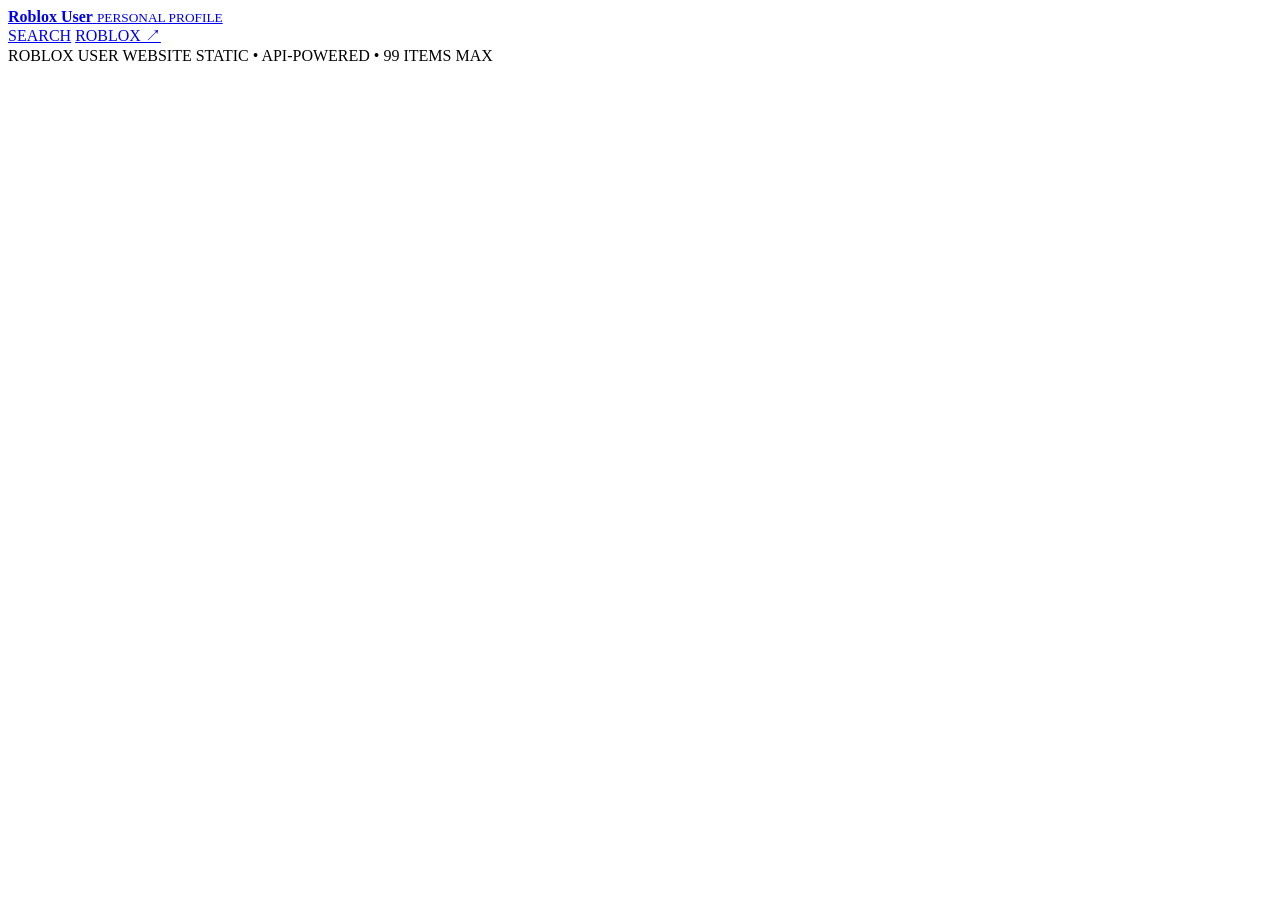
==== index.html @ cfa7e290 "Create index.html" ====
<!doctype html>
<html lang="ko">
<head>
  <meta charset="utf-8">
  <meta name="viewport" content="width=device-width, initial-scale=1">
  <meta name="theme-color" content="#FAFAD2">
  <meta name="description" content="Roblox User Website — 공개 Roblox 프로필을 깔끔하고 고급스럽게 보여주는 정적 웹사이트.">
  <title>Roblox User Website</title>
  <link rel="icon" type="image/svg+xml" href="./assets/favicon.svg">
  <link rel="stylesheet" href="./assets/css/base.css">
  <link rel="stylesheet" href="./assets/css/profile.css">
</head>
<body>
  <div class="ambient ambient-left" aria-hidden="true"></div>
  <div class="ambient ambient-right" aria-hidden="true"></div>
  <div id="app" class="app-shell">
    <header class="site-header">
      <a class="brand" href="#/" aria-label="Roblox User Website home">
        <span class="brand-mark" aria-hidden="true"><span></span></span>
        <span class="brand-copy">
          <strong>Roblox User</strong>
          <small>PERSONAL PROFILE</small>
        </span>
      </a>
      <nav class="header-nav" aria-label="상단 메뉴">
        <a class="header-link" href="#/">SEARCH</a>
        <a class="header-link header-link-box" href="https://www.roblox.com/" target="_blank" rel="noreferrer">ROBLOX ↗</a>
      </nav>
    </header>

    <main id="main" class="main-content"></main>

    <footer class="site-footer">
      <span>ROBLOX USER WEBSITE</span>
      <span>STATIC • API-POWERED • 99 ITEMS MAX</span>
    </footer>
  </div>

  <noscript>
    <div class="noscript">이 사이트를 사용하려면 JavaScript를 활성화해야 합니다.</div>
  </noscript>

  <script type="module" src="./assets/js/app.js"></script>
</body>
</html>
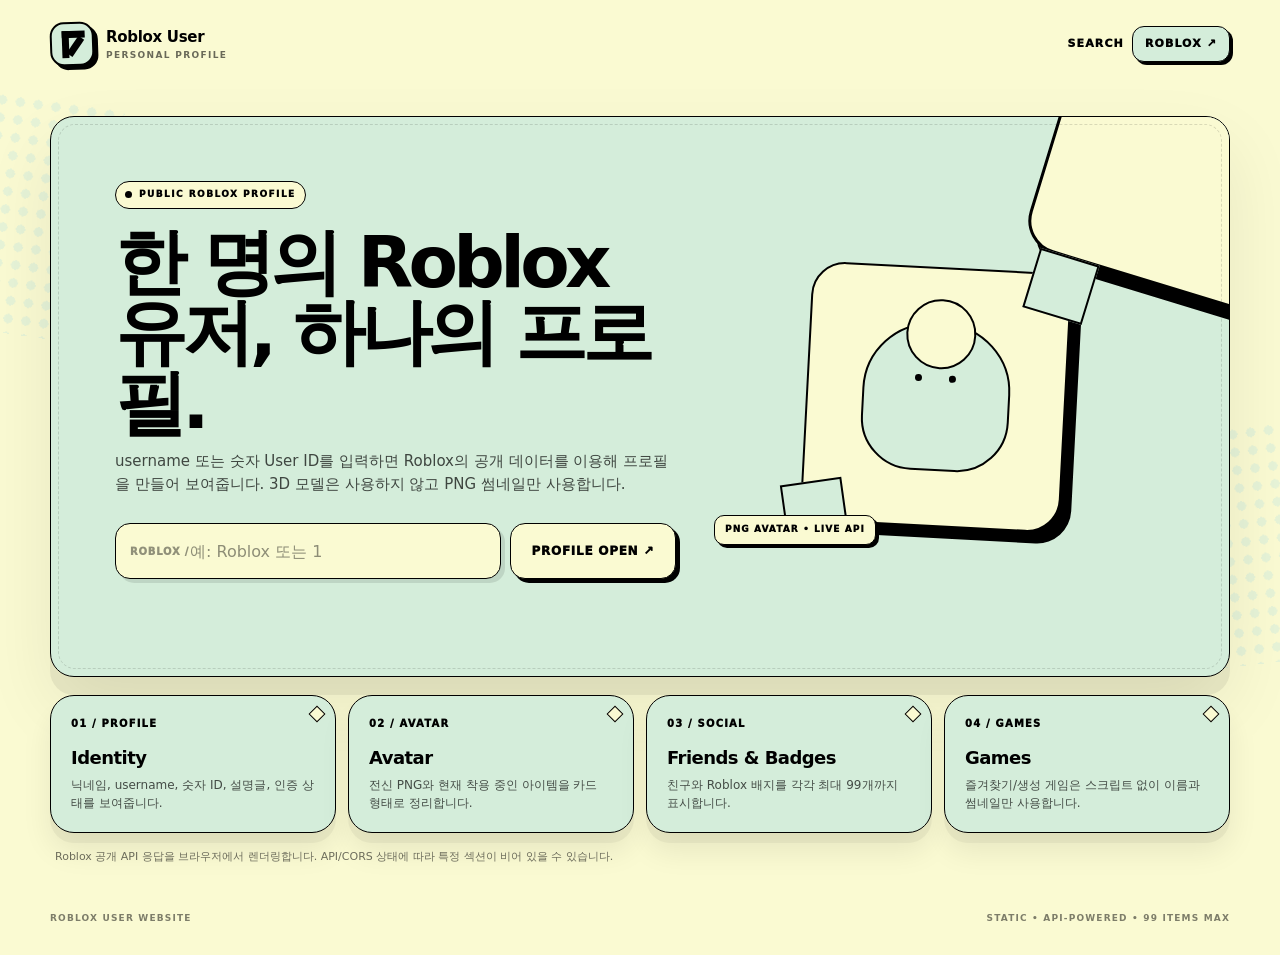
==== commit 8acc3599: "Update index.html" ====
--- a/index.html
+++ b/index.html
@@ -1,34 +1,78 @@
+
 <!doctype html>
 <html lang="ko">
 <head>
   <meta charset="utf-8">
   <meta name="viewport" content="width=device-width, initial-scale=1">
   <meta name="theme-color" content="#FAFAD2">
-  <meta name="description" content="Roblox User Website — 공개 Roblox 프로필을 깔끔하고 고급스럽게 보여주는 정적 웹사이트.">
+  <meta
+    name="description"
+    content="Roblox User Website — 공개 Roblox 프로필을 깔끔하고 고급스럽게 보여주는 정적 웹사이트."
+  >
+
   <title>Roblox User Website</title>
-  <link rel="icon" type="image/svg+xml" href="./assets/favicon.svg">
-  <link rel="stylesheet" href="./assets/css/base.css">
-  <link rel="stylesheet" href="./assets/css/profile.css">
+
+  <!-- 실제 파일 위치: index/assets/ -->
+  <link
+    rel="icon"
+    type="image/svg+xml"
+    href="./index/assets/favicon.svg"
+  >
+
+  <link
+    rel="stylesheet"
+    href="./index/assets/css/base.css"
+  >
+
+  <link
+    rel="stylesheet"
+    href="./index/assets/css/profile.css"
+  >
 </head>
+
 <body>
   <div class="ambient ambient-left" aria-hidden="true"></div>
   <div class="ambient ambient-right" aria-hidden="true"></div>
+
   <div id="app" class="app-shell">
     <header class="site-header">
-      <a class="brand" href="#/" aria-label="Roblox User Website home">
-        <span class="brand-mark" aria-hidden="true"><span></span></span>
+      <a
+        class="brand"
+        href="#/"
+        aria-label="Roblox User Website home"
+      >
+        <span class="brand-mark" aria-hidden="true">
+          <span></span>
+        </span>
+
         <span class="brand-copy">
           <strong>Roblox User</strong>
           <small>PERSONAL PROFILE</small>
         </span>
       </a>
+
       <nav class="header-nav" aria-label="상단 메뉴">
         <a class="header-link" href="#/">SEARCH</a>
-        <a class="header-link header-link-box" href="https://www.roblox.com/" target="_blank" rel="noreferrer">ROBLOX ↗</a>
+
+        <a
+          class="header-link header-link-box"
+          href="https://www.roblox.com/"
+          target="_blank"
+          rel="noopener noreferrer"
+        >
+          ROBLOX ↗
+        </a>
       </nav>
     </header>
 
-    <main id="main" class="main-content"></main>
+    <!-- JavaScript가 홈 검색창과 프로필을 렌더링하는 영역 -->
+    <main id="main" class="main-content">
+      <noscript>
+        <div class="noscript">
+          이 사이트를 사용하려면 JavaScript를 활성화해야 합니다.
+        </div>
+      </noscript>
+    </main>
 
     <footer class="site-footer">
       <span>ROBLOX USER WEBSITE</span>
@@ -36,10 +80,10 @@
     </footer>
   </div>
 
-  <noscript>
-    <div class="noscript">이 사이트를 사용하려면 JavaScript를 활성화해야 합니다.</div>
-  </noscript>
-
-  <script type="module" src="./assets/js/app.js"></script>
+  <!-- 실제 파일 위치: index/assets/js/app.js -->
+  <script
+    type="module"
+    src="./index/assets/js/app.js"
+  ></script>
 </body>
 </html>
--- a/index/assets/css/base.css
+++ b/index/assets/css/base.css
@@ -0,0 +1,277 @@
+:root {
+  --cream: #FAFAD2;
+  --mint: #D4EDDA;
+  --ink: #000000;
+  --line: rgba(0, 0, 0, .14);
+  --line-strong: rgba(0, 0, 0, .26);
+  --soft-ink: rgba(0, 0, 0, .64);
+  --shadow: 0 18px 0 rgba(0, 0, 0, .06), 0 30px 70px rgba(0, 0, 0, .08);
+  --shadow-small: 0 10px 0 rgba(0, 0, 0, .045), 0 18px 30px rgba(0, 0, 0, .08);
+  --radius: 24px;
+  --radius-small: 16px;
+  --max: 1180px;
+}
+
+* { box-sizing: border-box; }
+html { scroll-behavior: smooth; }
+body {
+  margin: 0;
+  min-width: 320px;
+  color: var(--ink);
+  background: var(--cream);
+  font-family: Inter, ui-sans-serif, system-ui, -apple-system, BlinkMacSystemFont, "Segoe UI", sans-serif;
+  line-height: 1.5;
+}
+body::selection { background: var(--mint); color: var(--ink); }
+a { color: inherit; text-decoration: none; }
+button, input { font: inherit; }
+button { cursor: pointer; }
+img { display: block; max-width: 100%; }
+
+.sr-only {
+  position: absolute;
+  width: 1px;
+  height: 1px;
+  padding: 0;
+  margin: -1px;
+  overflow: hidden;
+  clip: rect(0,0,0,0);
+  white-space: nowrap;
+  border: 0;
+}
+
+.app-shell { min-height: 100vh; position: relative; overflow: clip; }
+.ambient {
+  position: fixed;
+  width: 240px;
+  height: 240px;
+  pointer-events: none;
+  opacity: .55;
+  background: radial-gradient(circle, var(--mint) 0 36%, transparent 37% 100%);
+  background-size: 18px 18px;
+  z-index: -1;
+}
+.ambient-left { left: -130px; top: 90px; transform: rotate(8deg); }
+.ambient-right { right: -125px; top: 420px; transform: rotate(-7deg); }
+
+.site-header {
+  width: min(var(--max), calc(100% - 36px));
+  margin: 0 auto;
+  padding: 22px 0 18px;
+  display: flex;
+  align-items: center;
+  justify-content: space-between;
+  gap: 20px;
+}
+.brand { display: inline-flex; align-items: center; gap: 12px; }
+.brand-mark {
+  position: relative;
+  width: 44px;
+  height: 44px;
+  border: 2px solid var(--ink);
+  border-radius: 14px;
+  background: var(--mint);
+  box-shadow: 4px 4px 0 var(--ink);
+  transform: rotate(-2deg);
+}
+.brand-mark::before,
+.brand-mark::after,
+.brand-mark span {
+  content: "";
+  position: absolute;
+  background: var(--ink);
+}
+.brand-mark::before { width: 7px; height: 27px; left: 10px; top: 7px; }
+.brand-mark::after { width: 23px; height: 7px; left: 10px; top: 7px; }
+.brand-mark span { width: 7px; height: 21px; left: 26px; top: 14px; transform: rotate(36deg); transform-origin: top; }
+.brand-copy strong { display: block; font-size: 15px; letter-spacing: -.02em; }
+.brand-copy small { display: block; margin-top: 1px; font-size: 9px; font-weight: 900; letter-spacing: .15em; opacity: .58; }
+.header-nav { display: flex; align-items: center; gap: 8px; }
+.header-link { font-size: 11px; font-weight: 950; letter-spacing: .1em; }
+.header-link:hover { text-decoration: underline; }
+.header-link-box {
+  padding: 9px 12px;
+  border: 1.5px solid var(--ink);
+  border-radius: 12px;
+  background: var(--mint);
+  box-shadow: 3px 3px 0 var(--ink);
+  text-decoration: none !important;
+}
+.header-link-box:hover { transform: translate(1px, 1px); box-shadow: 2px 2px 0 var(--ink); }
+
+.main-content { width: min(var(--max), calc(100% - 36px)); margin: 0 auto; padding: 32px 0 46px; }
+
+.hero-card, .feature-card, .profile-card, .error-card {
+  position: relative;
+  border: 1.5px solid var(--ink);
+  background: var(--mint);
+  border-radius: var(--radius);
+  box-shadow: var(--shadow);
+}
+.hero-card::after,
+.profile-card::after {
+  content: "";
+  position: absolute;
+  inset: 7px;
+  border: 1px dashed rgba(0, 0, 0, .13);
+  border-radius: calc(var(--radius) - 7px);
+  pointer-events: none;
+}
+
+.home-card { padding: clamp(28px, 6vw, 64px); overflow: hidden; }
+.home-card::before {
+  content: "";
+  position: absolute;
+  width: 260px;
+  height: 260px;
+  top: -95px;
+  right: -90px;
+  border: 3px solid var(--ink);
+  border-radius: 34px;
+  transform: rotate(17deg);
+  background: var(--cream);
+  box-shadow: 12px 12px 0 var(--ink);
+}
+.home-card::after { z-index: 0; }
+.hero-layout { position: relative; z-index: 1; display: grid; grid-template-columns: 1.1fr .9fr; gap: 30px; align-items: center; }
+.hero-copy { max-width: 700px; }
+.eyebrow {
+  display: inline-flex;
+  align-items: center;
+  gap: 7px;
+  padding: 6px 9px;
+  border: 1.5px solid var(--ink);
+  border-radius: 999px;
+  background: var(--cream);
+  color: var(--ink);
+  font-size: 9px;
+  font-weight: 950;
+  letter-spacing: .16em;
+}
+.eyebrow::before { content: ""; width: 7px; height: 7px; border-radius: 50%; background: var(--ink); }
+.home-card h1 { max-width: 690px; margin: 18px 0 12px; font-size: clamp(38px, 6.2vw, 72px); line-height: .98; letter-spacing: -.065em; }
+.hero-text { max-width: 680px; margin: 0; color: var(--ink); opacity: .7; font-size: 15px; }
+.search-form {
+  max-width: 690px;
+  margin-top: 28px;
+  display: grid;
+  grid-template-columns: minmax(0, 1fr) auto;
+  gap: 9px;
+}
+.search-wrap { position: relative; }
+.search-prefix { position: absolute; left: 15px; top: 50%; transform: translateY(-50%); font-size: 10px; font-weight: 950; opacity: .42; letter-spacing: .08em; }
+.search-form input {
+  width: 100%;
+  height: 56px;
+  padding: 0 16px 0 74px;
+  border: 1.5px solid var(--ink);
+  border-radius: 15px;
+  outline: none;
+  background: var(--cream);
+  color: var(--ink);
+  box-shadow: 4px 4px 0 rgba(0,0,0,.1);
+}
+.search-form input:focus { box-shadow: 4px 4px 0 var(--ink), 0 0 0 4px var(--mint); }
+.search-form input::placeholder { color: var(--ink); opacity: .43; }
+.search-form button {
+  height: 56px;
+  padding: 0 21px;
+  border: 1.5px solid var(--ink);
+  border-radius: 15px;
+  background: var(--cream);
+  color: var(--ink);
+  font-size: 12px;
+  font-weight: 950;
+  letter-spacing: .06em;
+  box-shadow: 4px 4px 0 var(--ink);
+}
+.search-form button:hover { transform: translate(2px, 2px); box-shadow: 2px 2px 0 var(--ink); background: var(--mint); }
+.search-form button:active { transform: translate(4px, 4px); box-shadow: 0 0 0 var(--ink); }
+.status-line { min-height: 21px; margin-top: 12px; color: var(--ink); opacity: .68; font-size: 12px; }
+.status-line.error { font-weight: 900; opacity: 1; }
+
+.hero-stage {
+  min-height: 320px;
+  display: grid;
+  place-items: center;
+  position: relative;
+}
+.hero-avatar-frame {
+  width: min(260px, 100%);
+  aspect-ratio: 1;
+  position: relative;
+  display: grid;
+  place-items: center;
+  border: 2px solid var(--ink);
+  border-radius: 34px;
+  background: var(--cream);
+  box-shadow: 11px 11px 0 var(--ink);
+  transform: rotate(3deg);
+}
+.hero-avatar-frame::before,
+.hero-avatar-frame::after {
+  content: "";
+  position: absolute;
+  width: 58px;
+  height: 58px;
+  border: 2px solid var(--ink);
+  background: var(--mint);
+}
+.hero-avatar-frame::before { top: -20px; right: -22px; transform: rotate(14deg); }
+.hero-avatar-frame::after { bottom: -24px; left: -18px; transform: rotate(-11deg); }
+.avatar-silhouette { width: 58%; height: 58%; border: 2px solid var(--ink); border-radius: 46% 46% 35% 35%; background: var(--mint); position: relative; }
+.avatar-silhouette::before { content: ""; position: absolute; width: 46%; height: 46%; border: 2px solid var(--ink); border-radius: 50%; background: var(--cream); left: 27%; top: -18%; }
+.avatar-silhouette::after { content: ""; position: absolute; width: 7px; height: 7px; border-radius: 50%; background: var(--ink); left: 35%; top: 35%; box-shadow: 34px 0 0 var(--ink); }
+.hero-stage-label {
+  position: absolute;
+  left: 8px;
+  bottom: 12px;
+  padding: 7px 10px;
+  border: 1.5px solid var(--ink);
+  border-radius: 10px;
+  background: var(--cream);
+  font-size: 9px;
+  font-weight: 950;
+  letter-spacing: .12em;
+  box-shadow: 3px 3px 0 var(--ink);
+}
+
+.feature-grid { margin-top: 18px; display: grid; grid-template-columns: repeat(4, 1fr); gap: 12px; }
+.feature-card { padding: 20px; box-shadow: var(--shadow-small); }
+.feature-card::before { content: ""; position: absolute; top: 12px; right: 12px; width: 10px; height: 10px; border: 1.5px solid var(--ink); transform: rotate(45deg); background: var(--cream); }
+.feature-card span { display: block; margin-bottom: 13px; font-size: 10px; font-weight: 950; letter-spacing: .12em; }
+.feature-card h2 { margin: 0 0 5px; font-size: 18px; letter-spacing: -.03em; }
+.feature-card p { margin: 0; color: var(--ink); opacity: .68; font-size: 12px; }
+.source-note { margin: 16px 5px 0; color: var(--ink); opacity: .56; font-size: 11px; }
+.noscript { margin: 18px; padding: 18px; border: 2px solid var(--ink); border-radius: 14px; background: var(--mint); color: var(--ink); text-align: center; font-weight: 800; }
+
+.site-footer {
+  width: min(var(--max), calc(100% - 36px));
+  margin: 0 auto;
+  padding: 0 0 30px;
+  display: flex;
+  justify-content: space-between;
+  gap: 18px;
+  color: var(--ink);
+  opacity: .5;
+  font-size: 9px;
+  font-weight: 900;
+  letter-spacing: .13em;
+}
+
+@media (max-width: 980px) {
+  .hero-layout { grid-template-columns: 1fr; }
+  .hero-stage { min-height: 240px; }
+  .feature-grid { grid-template-columns: repeat(2, 1fr); }
+}
+@media (max-width: 640px) {
+  .site-header, .main-content, .site-footer { width: min(var(--max), calc(100% - 22px)); }
+  .site-header { padding-top: 15px; }
+  .header-link:first-child { display: none; }
+  .main-content { padding-top: 22px; }
+  .home-card { padding: 28px 20px 24px; }
+  .home-card::before { width: 170px; height: 170px; top: -72px; right: -76px; }
+  .search-form { grid-template-columns: 1fr; }
+  .feature-grid { grid-template-columns: 1fr; }
+  .site-footer { flex-direction: column; gap: 4px; }
+}
--- a/index/assets/css/profile.css
+++ b/index/assets/css/profile.css
@@ -0,0 +1,165 @@
+.profile-page { display: grid; gap: 16px; }
+.profile-card { padding: 22px; }
+
+.profile-hero-card { overflow: hidden; padding: 0; }
+.profile-banner {
+  position: relative;
+  min-height: 165px;
+  padding: 18px 22px;
+  border-bottom: 1.5px solid var(--ink);
+  background: var(--cream);
+}
+.profile-banner::before {
+  content: "";
+  position: absolute;
+  width: 180px;
+  height: 180px;
+  right: 28px;
+  top: -92px;
+  border: 2px solid var(--ink);
+  background: var(--mint);
+  transform: rotate(18deg);
+  box-shadow: 8px 8px 0 var(--ink);
+}
+.profile-banner::after {
+  content: "";
+  position: absolute;
+  left: 0;
+  bottom: -28px;
+  width: 125px;
+  height: 125px;
+  background-image: radial-gradient(var(--mint) 0 3px, transparent 3px);
+  background-size: 13px 13px;
+}
+.banner-topline { position: relative; z-index: 2; display: flex; align-items: center; justify-content: space-between; gap: 16px; }
+.banner-chip { padding: 6px 8px; border: 1.5px solid var(--ink); border-radius: 9px; background: var(--mint); font-size: 9px; font-weight: 950; letter-spacing: .13em; box-shadow: 3px 3px 0 var(--ink); }
+.banner-id { font-size: 9px; font-weight: 950; opacity: .52; letter-spacing: .12em; }
+.profile-main { position: relative; z-index: 3; display: grid; grid-template-columns: 190px minmax(0, 1fr) auto; gap: 22px; align-items: end; margin-top: -70px; padding: 0 22px 24px; }
+.avatar-wrap {
+  width: 190px;
+  aspect-ratio: 1;
+  border: 2px solid var(--ink);
+  border-radius: 26px;
+  background: var(--mint);
+  overflow: hidden;
+  box-shadow: 8px 8px 0 var(--ink);
+  transform: rotate(-2deg);
+}
+.avatar-wrap img { width: 100%; height: 100%; object-fit: cover; }
+.avatar-fallback { width: 100%; height: 100%; display: grid; place-items: center; padding: 20px; color: var(--ink); opacity: .58; text-align: center; font-size: 11px; }
+.profile-kicker { display: inline-flex; margin-bottom: 8px; padding: 5px 8px; border: 1.5px solid var(--ink); border-radius: 8px; background: var(--cream); font-size: 8px; font-weight: 950; letter-spacing: .13em; }
+.profile-name { margin: 0; font-size: clamp(31px, 5vw, 52px); line-height: .98; letter-spacing: -.06em; }
+.profile-username { margin-top: 5px; font-size: 14px; font-weight: 800; opacity: .62; }
+.profile-id { margin-top: 10px; font-size: 10px; font-weight: 800; opacity: .55; letter-spacing: .02em; }
+.description { max-width: 680px; margin: 14px 0 0; white-space: pre-wrap; color: var(--ink); opacity: .78; font-size: 13px; }
+.profile-actions { display: flex; flex-direction: column; align-items: stretch; gap: 8px; min-width: 155px; }
+.action-button {
+  display: inline-flex;
+  align-items: center;
+  justify-content: center;
+  min-height: 40px;
+  padding: 0 13px;
+  border: 1.5px solid var(--ink);
+  border-radius: 11px;
+  background: var(--cream);
+  color: var(--ink);
+  font-size: 10px;
+  font-weight: 950;
+  letter-spacing: .07em;
+  box-shadow: 3px 3px 0 var(--ink);
+  transition: transform .12s ease, box-shadow .12s ease, background .12s ease;
+}
+.action-button:hover { transform: translate(1px, 1px); box-shadow: 2px 2px 0 var(--ink); background: var(--mint); }
+.action-button:active { transform: translate(3px, 3px); box-shadow: none; }
+
+.profile-nav {
+  display: flex;
+  gap: 8px;
+  overflow-x: auto;
+  padding: 2px 1px 7px;
+  scrollbar-width: thin;
+}
+.profile-nav a { flex: 0 0 auto; padding: 7px 10px; border: 1.5px solid var(--ink); border-radius: 999px; background: var(--cream); font-size: 9px; font-weight: 950; letter-spacing: .08em; box-shadow: 2px 2px 0 rgba(0,0,0,.14); }
+.profile-nav a:hover { background: var(--mint); }
+
+.stats-row { display: grid; grid-template-columns: repeat(4, 1fr); gap: 10px; }
+.stat { position: relative; padding: 15px; border: 1.5px solid var(--ink); border-radius: 14px; background: var(--cream); overflow: hidden; }
+.stat::after { content: ""; position: absolute; right: -10px; bottom: -20px; width: 62px; height: 62px; border-radius: 50%; background: var(--mint); border: 1.5px solid var(--ink); }
+.stat strong { display: block; position: relative; z-index: 1; font-size: 26px; line-height: 1; letter-spacing: -.05em; }
+.stat span { display: block; position: relative; z-index: 1; margin-top: 6px; font-size: 9px; font-weight: 900; opacity: .55; letter-spacing: .08em; }
+
+.section-shell { scroll-margin-top: 18px; }
+.section-heading { display: flex; align-items: end; justify-content: space-between; gap: 15px; margin-bottom: 14px; }
+.section-heading h2 { margin: 0; font-size: 20px; letter-spacing: -.035em; }
+.section-heading p { margin: 0; font-size: 9px; font-weight: 950; letter-spacing: .09em; opacity: .45; }
+.section-rule { height: 1.5px; margin: 12px 0 15px; background: var(--ink); opacity: .13; }
+
+.data-grid { display: grid; grid-template-columns: repeat(4, 1fr); gap: 11px; }
+.data-card {
+  min-width: 0;
+  overflow: hidden;
+  border: 1.5px solid var(--ink);
+  border-radius: 16px;
+  background: var(--cream);
+  box-shadow: 4px 4px 0 rgba(0,0,0,.11);
+  transition: transform .14s ease, box-shadow .14s ease;
+}
+.data-card:hover { transform: translate(-2px, -2px); box-shadow: 7px 7px 0 var(--ink); }
+.data-image { width: 100%; aspect-ratio: 1; object-fit: cover; background: var(--mint); }
+.data-image--game { aspect-ratio: 16 / 9; }
+.data-body { padding: 10px 11px 12px; }
+.data-title { margin: 0; font-size: 12px; font-weight: 900; line-height: 1.25; overflow-wrap: anywhere; }
+.data-subtitle { margin: 4px 0 0; font-size: 9px; font-weight: 750; opacity: .53; overflow-wrap: anywhere; }
+.data-link { display: block; }
+.data-link:hover .data-title { text-decoration: underline; }
+.friend-card .data-image { object-position: center; }
+
+.empty-state, .section-error {
+  padding: 17px;
+  border: 1.5px dashed var(--ink);
+  border-radius: 14px;
+  background: var(--cream);
+  color: var(--ink);
+  opacity: .67;
+  font-size: 11px;
+}
+.section-error strong { opacity: 1; }
+.inline-badge { display: inline-flex; vertical-align: middle; margin-left: 7px; padding: 4px 7px; border: 1.5px solid var(--ink); border-radius: 999px; background: var(--mint); font-size: 8px; font-weight: 950; letter-spacing: .08em; box-shadow: 2px 2px 0 var(--ink); }
+
+.profile-footnote { display: flex; justify-content: space-between; gap: 14px; flex-wrap: wrap; font-size: 9px; font-weight: 800; opacity: .48; }
+.loading-grid { display: grid; gap: 10px; }
+.loading-line { height: 12px; border-radius: 20px; background: linear-gradient(90deg, rgba(0,0,0,.05), rgba(0,0,0,.12), rgba(0,0,0,.05)); background-size: 200% 100%; animation: shimmer 1.25s infinite; }
+.loading-line.wide { width: 82%; }
+.loading-line.mid { width: 60%; }
+.loading-line.short { width: 38%; }
+@keyframes shimmer { from { background-position: 200% 0; } to { background-position: -200% 0; } }
+
+.error-card { padding: 34px; }
+.error-card h1 { margin: 14px 0 8px; font-size: clamp(31px, 5vw, 50px); letter-spacing: -.055em; }
+
+@media (max-width: 1000px) {
+  .profile-main { grid-template-columns: 150px minmax(0, 1fr); align-items: end; }
+  .avatar-wrap { width: 150px; }
+  .profile-actions { grid-column: 1 / -1; flex-direction: row; flex-wrap: wrap; justify-content: flex-start; }
+  .profile-actions .action-button { min-width: 145px; }
+  .data-grid { grid-template-columns: repeat(3, 1fr); }
+}
+@media (max-width: 720px) {
+  .profile-banner { min-height: 140px; }
+  .profile-main { grid-template-columns: 110px minmax(0, 1fr); gap: 14px; margin-top: -52px; padding: 0 15px 18px; }
+  .avatar-wrap { width: 110px; border-radius: 20px; box-shadow: 5px 5px 0 var(--ink); }
+  .profile-name { font-size: clamp(28px, 8vw, 38px); }
+  .profile-username { font-size: 12px; }
+  .stats-row { grid-template-columns: repeat(2, 1fr); }
+  .data-grid { grid-template-columns: repeat(2, 1fr); }
+  .profile-card { padding: 17px; }
+}
+@media (max-width: 500px) {
+  .profile-main { grid-template-columns: 1fr; margin-top: -38px; }
+  .avatar-wrap { width: 145px; }
+  .profile-actions { grid-column: auto; }
+  .profile-banner { min-height: 120px; }
+  .profile-nav { margin-top: -2px; }
+  .data-grid { gap: 8px; }
+  .data-body { padding: 9px; }
+}
